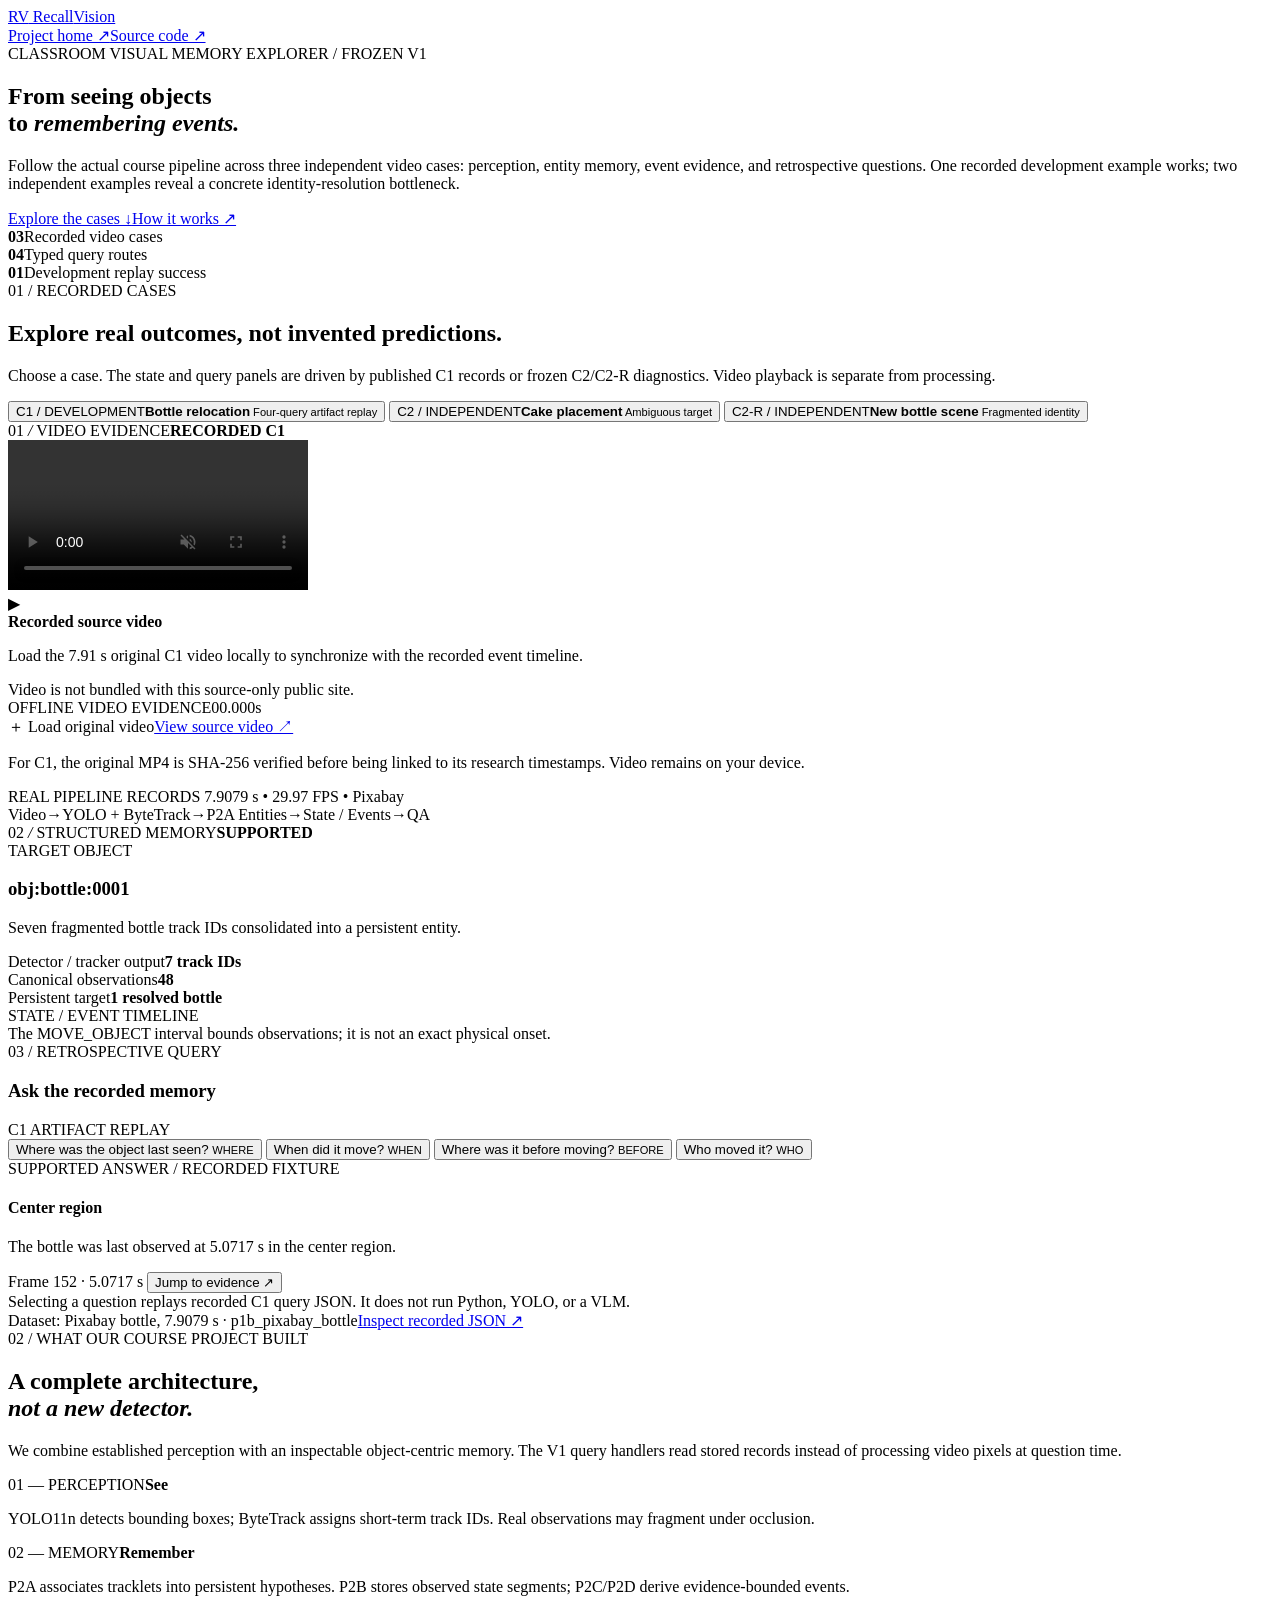
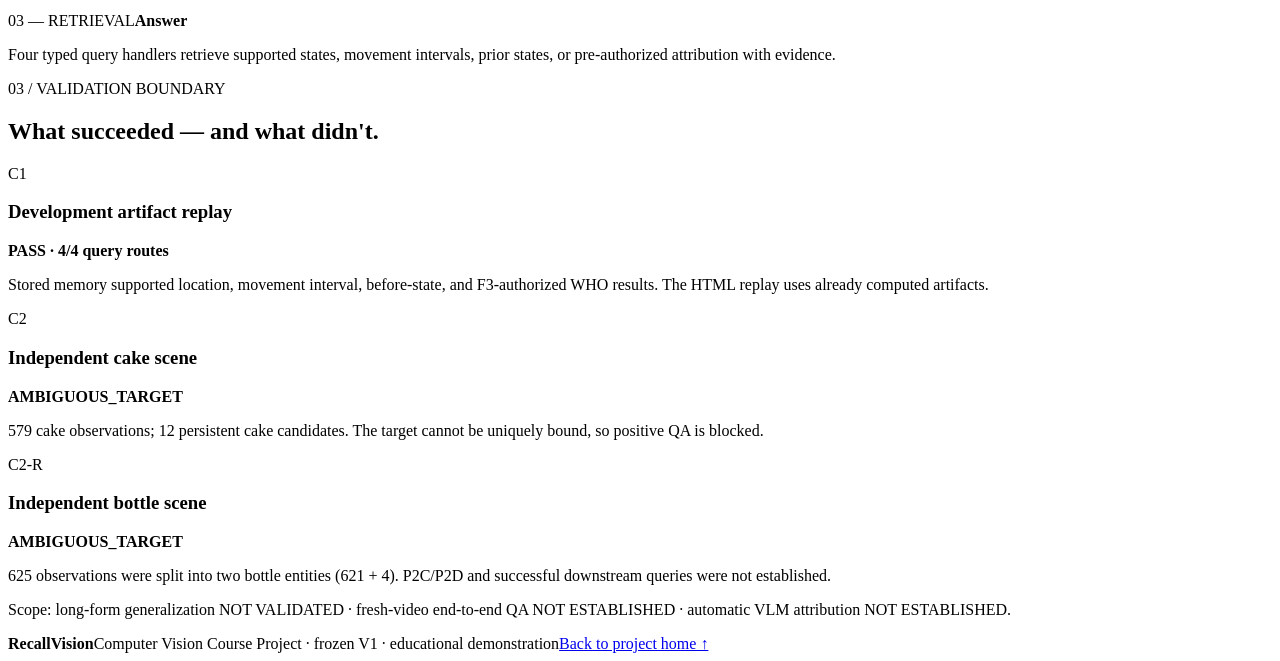
==== case-studies/index.html @ 4910e1ca "site: add three-case visual memory classroom showcase" ====
<!doctype html>
<html lang="en"><head>
<meta charset="utf-8"><meta name="viewport" content="width=device-width, initial-scale=1">
<meta name="theme-color" content="#08182b">
<meta name="description" content="RecallVision classroom demonstration: real C1 memory queries and independent C2/C2-R diagnostic cases.">
<title>RecallVision | Three Real Video Cases</title>
<link rel="stylesheet" href="./showcase.css">
</head><body>
<header class="nav"><a class="brand" href="../"><span class="brand-icon">RV</span> Recall<span>Vision</span></a><div class="nav-links"><a href="../">Project home ↗</a><a href="https://github.com/suibianba12138/RecallVision-Course" target="_blank" rel="noopener">Source code ↗</a></div></header>
<main>
<section class="intro shell"><div class="eyebrow"><span class="green-dot"></span> CLASSROOM VISUAL MEMORY EXPLORER <span class="monospace">/ FROZEN V1</span></div><h1>From seeing objects<br>to <em>remembering events.</em></h1><p>Follow the actual course pipeline across three independent video cases: perception, entity memory, event evidence, and retrospective questions. One recorded development example works; two independent examples reveal a concrete identity-resolution bottleneck.</p><div class="intro-actions"><a class="btn primary" href="#lab">Explore the cases ↓</a><a class="btn secondary" href="#pipeline">How it works ↗</a></div><div class="intro-metrics"><div><b>03</b><span>Recorded video cases</span></div><div><b>04</b><span>Typed query routes</span></div><div><b>01</b><span>Development replay success</span></div></div></section>
<section class="lab-section" id="lab"><div class="shell">
<div class="section-top"><div><div class="section-label">01 / RECORDED CASES</div><h2>Explore real outcomes, not invented predictions.</h2></div><p>Choose a case. The state and query panels are driven by published C1 records or frozen C2/C2-R diagnostics. Video playback is separate from processing.</p></div>
<div class="cases" role="tablist" aria-label="Recorded videos">
<button class="case-tab active" role="tab" aria-selected="true" data-case="c1"><span class="case-index">C1 / DEVELOPMENT</span><b>Bottle relocation</b><small><span class="dot good"></span> Four-query artifact replay</small></button>
<button class="case-tab" role="tab" aria-selected="false" data-case="c2"><span class="case-index">C2 / INDEPENDENT</span><b>Cake placement</b><small><span class="dot warn"></span> Ambiguous target</small></button>
<button class="case-tab" role="tab" aria-selected="false" data-case="c2r"><span class="case-index">C2-R / INDEPENDENT</span><b>New bottle scene</b><small><span class="dot warn"></span> Fragmented identity</small></button>
</div>
<div class="dashboard">
<div class="visual-panel">
<div class="panel-head"><span>01 <i>/</i> VIDEO EVIDENCE</span><b id="caseTag">RECORDED C1</b></div>
<div class="stage" id="stage">
<video id="clip" muted playsinline preload="metadata" controls></video>
<div class="stage-empty" id="stageEmpty"><div class="stage-symbol">▶</div><b>Recorded source video</b><p id="stageText">Load the 7.91 s original C1 video locally to synchronize with the recorded event timeline.</p><span>Video is not bundled with this source-only public site.</span></div>
<div class="stage-overlay" id="stageOverlay"><span id="videoLabel">OFFLINE VIDEO EVIDENCE</span><span id="timeLabel">00.000s</span></div>
</div>
<div class="video-actions"><label for="localVideo" class="load">＋ Load original video</label><input type="file" accept="video/*" hidden id="localVideo"><a id="videoSource" href="https://pixabay.com/videos/bottle-hands-water-liquid-table-82261/" target="_blank" rel="noopener">View source video ↗</a></div>
<p class="media-note" id="videoNote">For C1, the original MP4 is SHA-256 verified before being linked to its research timestamps. Video remains on your device.</p>
<div class="phase-label">REAL PIPELINE RECORDS <span id="caseMeta">7.9079 s • 29.97 FPS • Pixabay</span></div>
<div class="pipeline-strip" id="pipelineStrip"><span>Video</span><b>→</b><span>YOLO + ByteTrack</span><b>→</b><span>P2A Entities</span><b>→</b><span>State / Events</span><b>→</b><span>QA</span></div>
</div>
<div class="memory-panel">
<div class="panel-head"><span>02 <i>/</i> STRUCTURED MEMORY</span><b id="memoryFlag" class="good-label">SUPPORTED</b></div>
<div class="record-type">TARGET OBJECT</div><h3 id="targetName">obj:bottle:0001</h3>
<p id="memoryDescription">Seven fragmented bottle track IDs consolidated into a persistent entity.</p>
<div class="records" id="records">
<div class="record"><span>Detector / tracker output</span><b>7 track IDs</b></div>
<div class="record"><span>Canonical observations</span><b>48</b></div>
<div class="record"><span>Persistent target</span><b>1 resolved bottle</b></div>
</div>
<div class="section-divider"></div>
<div class="record-type">STATE / EVENT TIMELINE</div>
<div class="timeline" id="timeline"></div>
<div class="identity-chart" id="identityChart"></div>
<div class="memory-note" id="memoryNote">The MOVE_OBJECT interval bounds observations; it is not an exact physical onset.</div>
</div>
</div>
<div class="qa-panel">
<div class="qa-head"><div><span class="section-label">03 / RETROSPECTIVE QUERY</span><h3 id="qaTitle">Ask the recorded memory</h3></div><span id="qaState" class="qa-badge">C1 ARTIFACT REPLAY</span></div>
<div class="qa-buttons" id="qaButtons">
<button data-q="where" class="active">Where was the object last seen? <small>WHERE</small></button>
<button data-q="when">When did it move? <small>WHEN</small></button>
<button data-q="before">Where was it before moving? <small>BEFORE</small></button>
<button data-q="who">Who moved it? <small>WHO</small></button>
</div>
<div class="answer"><span id="answerLabel">SUPPORTED ANSWER / RECORDED FIXTURE</span><h4 id="answerTitle">Center region</h4><p id="answerText">The bottle was last observed at 5.0717 s in the center region.</p><div class="evidence" id="evidence">Frame 152 · 5.0717 s <button id="jumpBtn" type="button">Jump to evidence ↗</button></div></div>
<div class="warning-note" id="interpretNote">Selecting a question replays recorded C1 query JSON. It does not run Python, YOLO, or a VLM.</div>
</div>
<div class="sourcebar"><span id="dataSourceText">Dataset: Pixabay bottle, 7.9079 s · p1b_pixabay_bottle</span><a href="https://github.com/suibianba12138/RecallVision-Course/tree/main/course_demo/fixture" target="_blank" rel="noopener">Inspect recorded JSON ↗</a></div>
</div></section>
<section class="story shell" id="pipeline"><div class="section-label">02 / WHAT OUR COURSE PROJECT BUILT</div><h2>A complete architecture,<br><em>not a new detector.</em></h2><p class="story-lede">We combine established perception with an inspectable object-centric memory. The V1 query handlers read stored records instead of processing video pixels at question time.</p>
<div class="story-steps">
<div><span>01 — PERCEPTION</span><b>See</b><p>YOLO11n detects bounding boxes; ByteTrack assigns short-term track IDs. Real observations may fragment under occlusion.</p></div>
<div><span>02 — MEMORY</span><b>Remember</b><p>P2A associates tracklets into persistent hypotheses. P2B stores observed state segments; P2C/P2D derive evidence-bounded events.</p></div>
<div><span>03 — RETRIEVAL</span><b>Answer</b><p>Four typed query handlers retrieve supported states, movement intervals, prior states, or pre-authorized attribution with evidence.</p></div>
</div></section>
<section class="result-section"><div class="shell"><div class="section-label">03 / VALIDATION BOUNDARY</div><h2>What succeeded — and what didn't.</h2><div class="result-grid">
<article class="result-card"><span class="result-number">C1</span><h3>Development artifact replay</h3><strong class="state-pass">PASS · 4/4 query routes</strong><p>Stored memory supported location, movement interval, before-state, and F3-authorized WHO results. The HTML replay uses already computed artifacts.</p></article>
<article class="result-card"><span class="result-number">C2</span><h3>Independent cake scene</h3><strong class="state-fail">AMBIGUOUS_TARGET</strong><p>579 cake observations; 12 persistent cake candidates. The target cannot be uniquely bound, so positive QA is blocked.</p></article>
<article class="result-card"><span class="result-number">C2-R</span><h3>Independent bottle scene</h3><strong class="state-fail">AMBIGUOUS_TARGET</strong><p>625 observations were split into two bottle entities (621 + 4). P2C/P2D and successful downstream queries were not established.</p></article>
</div><p class="limit">Scope: long-form generalization NOT VALIDATED · fresh-video end-to-end QA NOT ESTABLISHED · automatic VLM attribution NOT ESTABLISHED.</p></div></section>
</main><footer class="footer"><div class="shell"><b>RecallVision</b><span>Computer Vision Course Project · frozen V1 · educational demonstration</span><a href="../">Back to project home ↑</a></div></footer>
<script src="./showcase.js"></script></body></html>
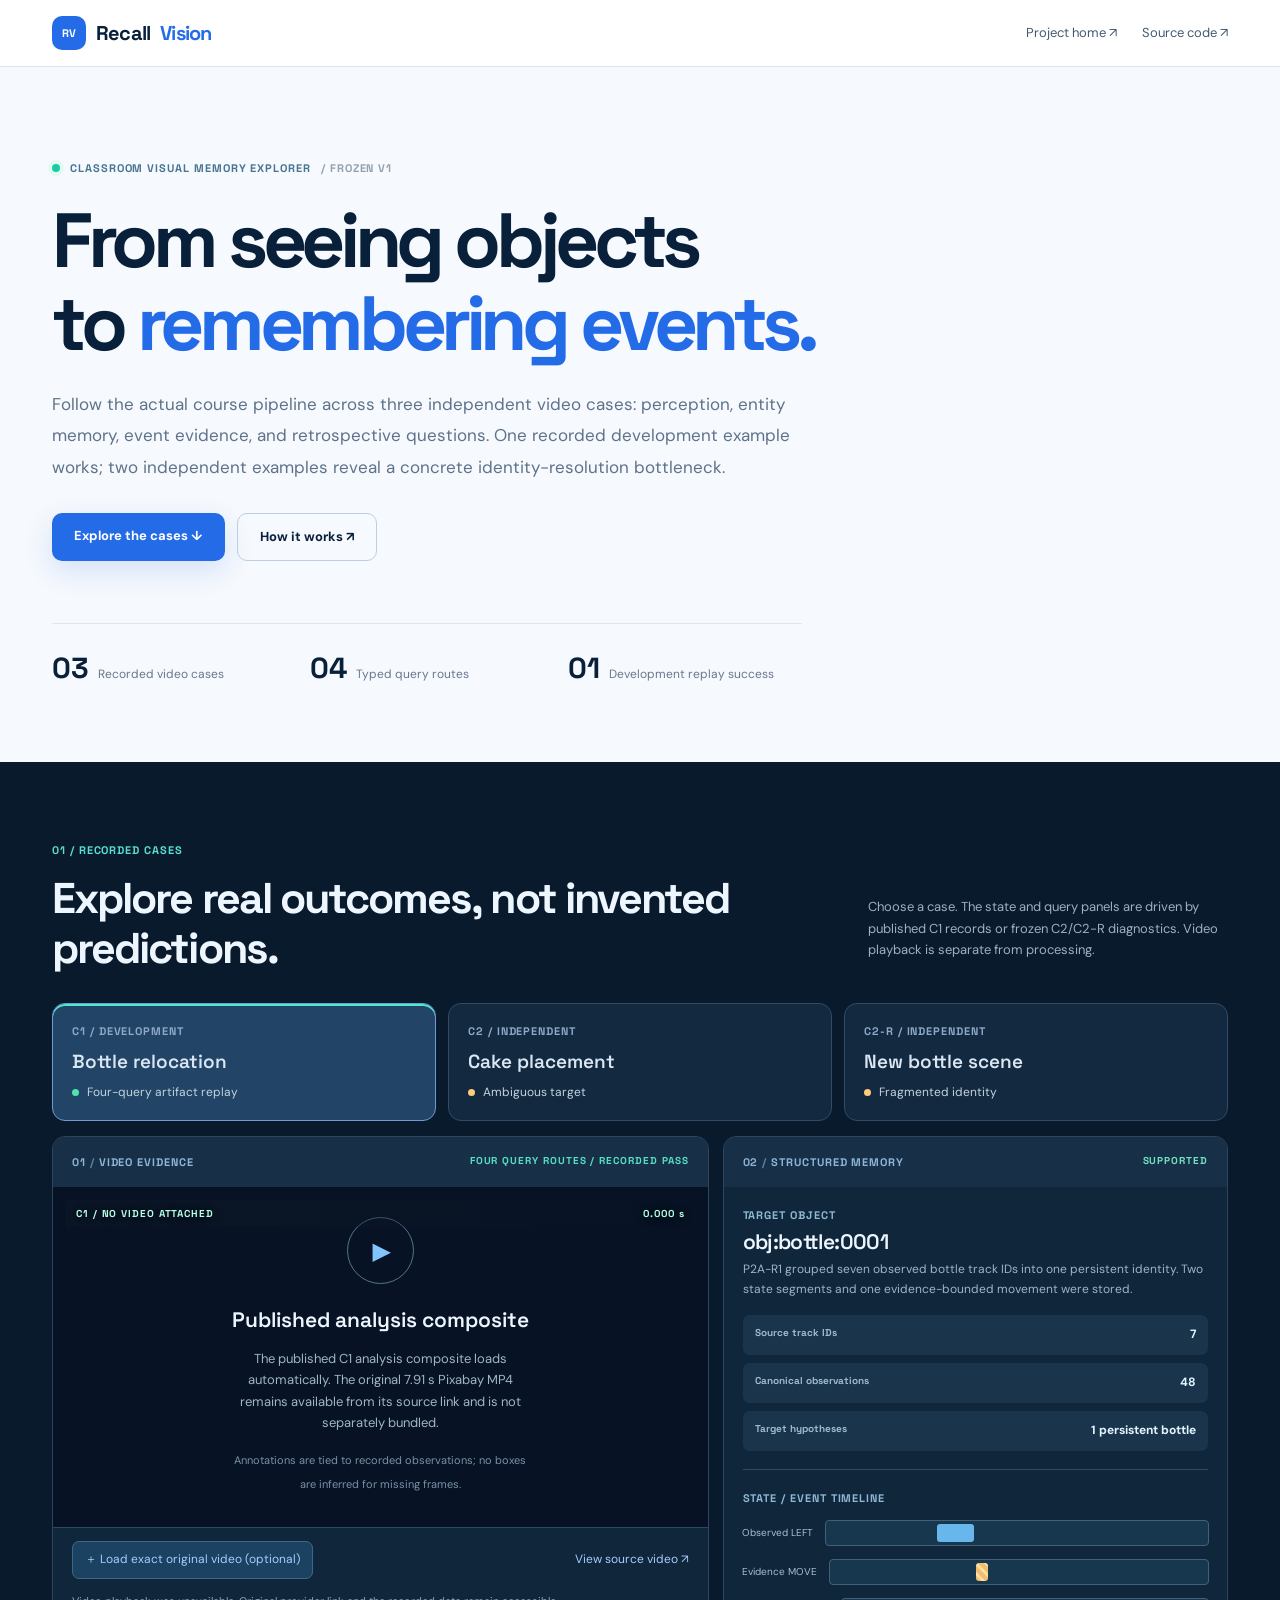
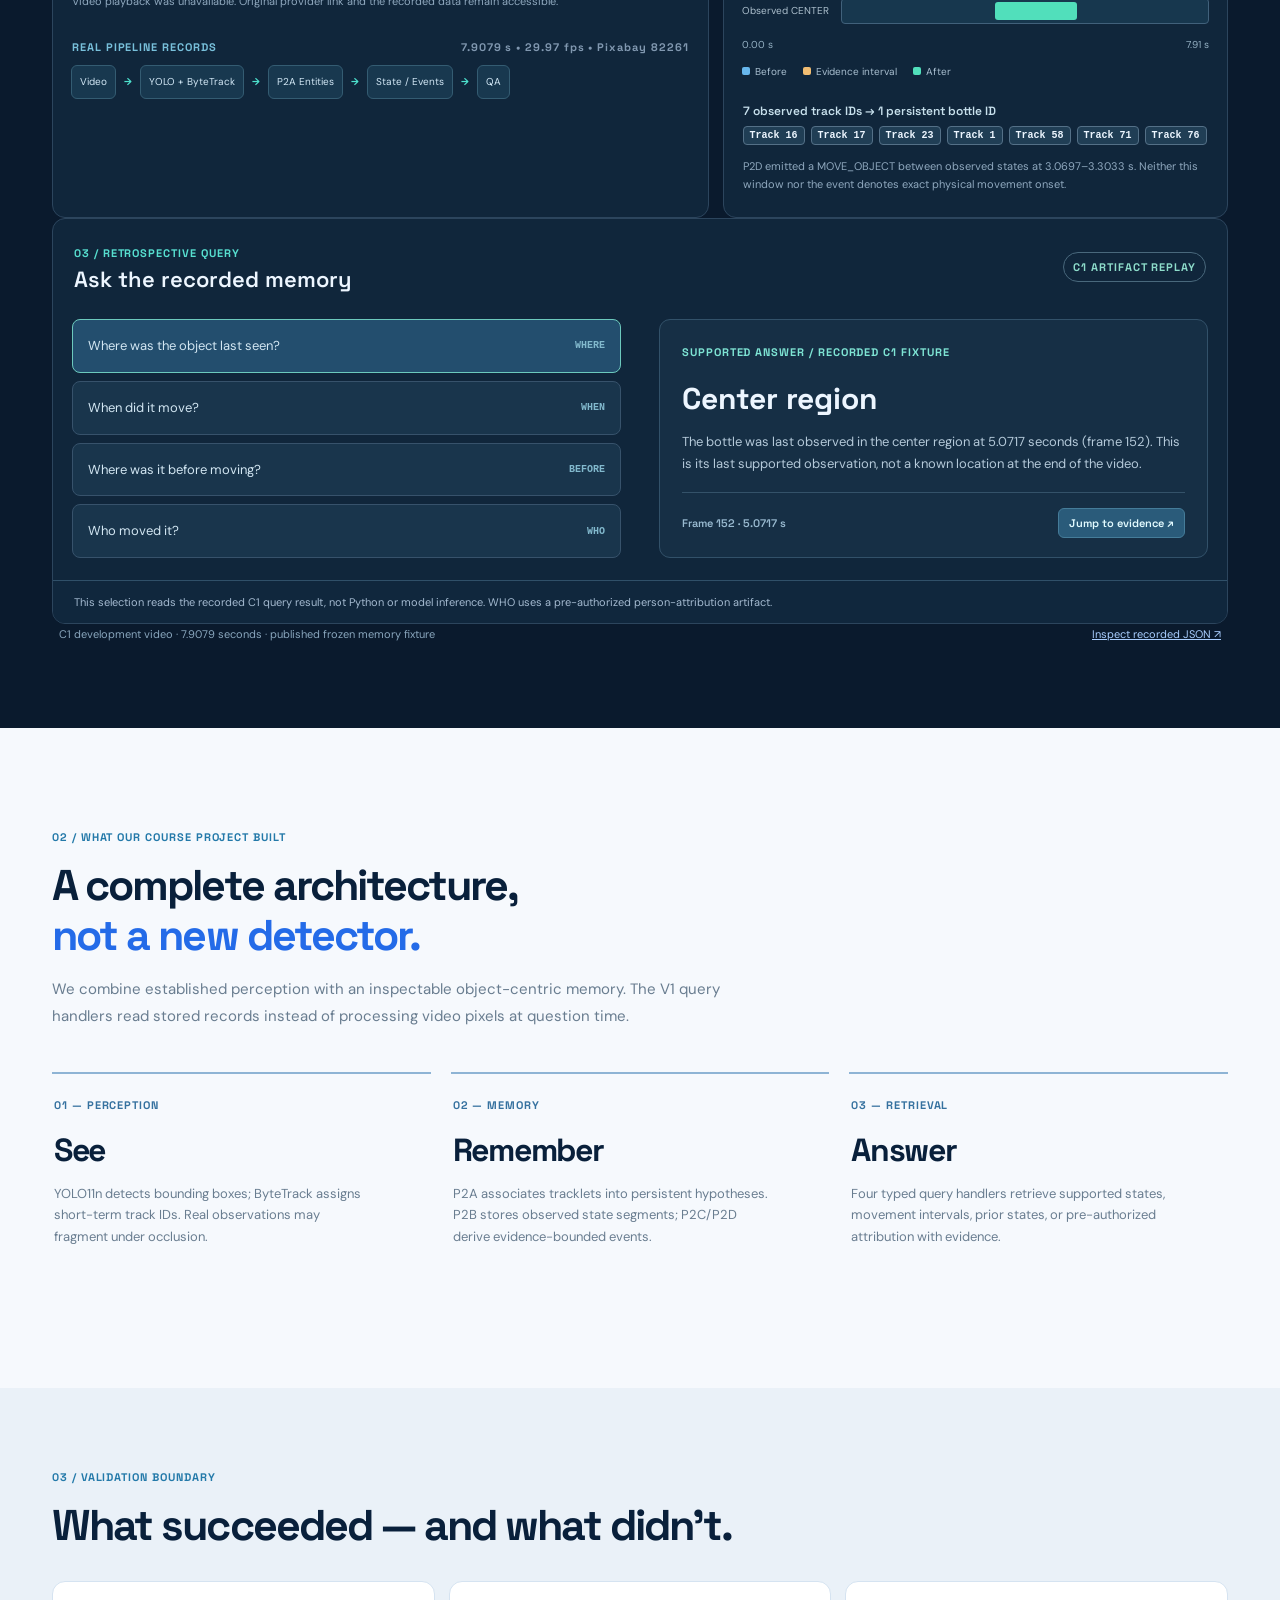
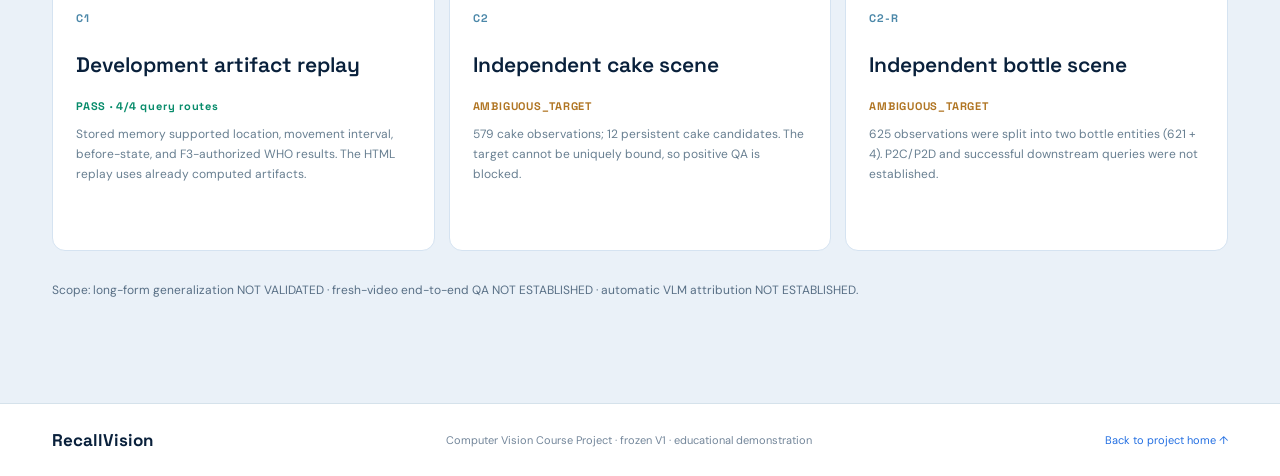
==== commit b77b2b5d: "site: publish evidence-linked three-case analysis videos" ====
--- a/case-studies/index.html
+++ b/case-studies/index.html
@@ -21,11 +21,11 @@
 <div class="panel-head"><span>01 <i>/</i> VIDEO EVIDENCE</span><b id="caseTag">RECORDED C1</b></div>
 <div class="stage" id="stage">
 <video id="clip" muted playsinline preload="metadata" controls></video>
-<div class="stage-empty" id="stageEmpty"><div class="stage-symbol">▶</div><b>Recorded source video</b><p id="stageText">Load the 7.91 s original C1 video locally to synchronize with the recorded event timeline.</p><span>Video is not bundled with this source-only public site.</span></div>
+<div class="stage-empty" id="stageEmpty"><div class="stage-symbol">▶</div><b>Published analysis composite</b><p id="stageText">The published analysis composite loads automatically; original source videos remain external.</p><span>Annotations are tied to recorded observations; no boxes are inferred for missing frames.</span></div>
 <div class="stage-overlay" id="stageOverlay"><span id="videoLabel">OFFLINE VIDEO EVIDENCE</span><span id="timeLabel">00.000s</span></div>
 </div>
-<div class="video-actions"><label for="localVideo" class="load">＋ Load original video</label><input type="file" accept="video/*" hidden id="localVideo"><a id="videoSource" href="https://pixabay.com/videos/bottle-hands-water-liquid-table-82261/" target="_blank" rel="noopener">View source video ↗</a></div>
-<p class="media-note" id="videoNote">For C1, the original MP4 is SHA-256 verified before being linked to its research timestamps. Video remains on your device.</p>
+<div class="video-actions"><label for="localVideo" class="load">＋ Load exact original video (optional)</label><input type="file" accept="video/*" hidden id="localVideo"><a id="videoSource" href="https://pixabay.com/videos/bottle-hands-water-liquid-table-82261/" target="_blank" rel="noopener">View source video ↗</a></div>
+<p class="media-note" id="videoNote">Published analysis composites load automatically. Original source videos remain external and are not bundled.</p>
 <div class="phase-label">REAL PIPELINE RECORDS <span id="caseMeta">7.9079 s • 29.97 FPS • Pixabay</span></div>
 <div class="pipeline-strip" id="pipelineStrip"><span>Video</span><b>→</b><span>YOLO + ByteTrack</span><b>→</b><span>P2A Entities</span><b>→</b><span>State / Events</span><b>→</b><span>QA</span></div>
 </div>
@@ -70,4 +70,4 @@
 <article class="result-card"><span class="result-number">C2-R</span><h3>Independent bottle scene</h3><strong class="state-fail">AMBIGUOUS_TARGET</strong><p>625 observations were split into two bottle entities (621 + 4). P2C/P2D and successful downstream queries were not established.</p></article>
 </div><p class="limit">Scope: long-form generalization NOT VALIDATED · fresh-video end-to-end QA NOT ESTABLISHED · automatic VLM attribution NOT ESTABLISHED.</p></div></section>
 </main><footer class="footer"><div class="shell"><b>RecallVision</b><span>Computer Vision Course Project · frozen V1 · educational demonstration</span><a href="../">Back to project home ↑</a></div></footer>
-<script src="./showcase.js"></script></body></html>+<script src="./showcase.js"></script></body></html>
--- a/case-studies/showcase.css
+++ b/case-studies/showcase.css
@@ -0,0 +1,12 @@
+
+@import url('https://fonts.googleapis.com/css2?family=DM+Sans:wght@400;500;600;700&family=Space+Grotesk:wght@400;500;600;700&display=swap');
+:root{color-scheme:light;--ink:#09203b;--text:#263d57;--muted:#67788d;--edge:#dce7f1;--blue:#246be8;--mint:#54e5c9;--bg:#f6f9fd;--dark:#0b1b31}
+*{box-sizing:border-box}html{scroll-behavior:smooth}body{margin:0;background:var(--bg);color:var(--ink);font:15px/1.65 'DM Sans',system-ui,sans-serif}button,a{font:inherit}a{color:inherit;text-decoration:none}button{cursor:pointer}button:focus-visible,a:focus-visible,label:focus-visible{outline:3px solid #64aafc;outline-offset:3px}.shell{max-width:1240px;padding:0 32px;margin:auto}.nav{padding:16px max(32px,calc((100% - 1176px)/2));display:flex;justify-content:space-between;align-items:center;background:#fff;border-bottom:1px solid var(--edge)}.brand{display:flex;align-items:center;font-family:'Space Grotesk',sans-serif;font-size:20px;font-weight:700;letter-spacing:-.8px;gap:10px}.brand>span:not(.brand-icon){color:var(--blue)}.brand-icon{width:34px;height:34px;border-radius:10px;display:grid;place-items:center;background:var(--blue);font:700 11px 'Space Grotesk';letter-spacing:0;color:white}.nav-links{display:flex;gap:25px;font-size:13px;color:#435970}.nav-links a:hover{color:var(--blue)}
+.intro{padding-top:92px;padding-bottom:76px}.eyebrow,.section-label,.phase-label,.panel-head,.record-type,.record span,.case-index,.qa-badge,.answer>span,.monospace,.result-number,.story-steps>div>span{font-family:'Space Grotesk',monospace;letter-spacing:.085em;font-size:11px;font-weight:700}.eyebrow{color:#477492;display:flex;align-items:center;gap:10px}.green-dot{height:8px;width:8px;background:#17cba3;border-radius:50%;box-shadow:0 0 0 4px #e2f8f3}.monospace{color:#92a1ae}.intro h1{font:700 clamp(44px,6vw,79px)/1.08 'Space Grotesk',sans-serif;letter-spacing:-.07em;margin:22px 0 24px}.intro h1 em,.story h2 em{font-style:normal;color:var(--blue)}.intro p{max-width:760px;font-size:17px;line-height:1.85;color:#5e728a}.intro-actions{display:flex;gap:12px;margin:30px 0 62px}.btn{display:inline-block;font-size:13px;font-weight:700;padding:12px 22px;border-radius:10px}.btn.primary{background:var(--blue);color:white;box-shadow:0 10px 28px #246be82a}.btn.secondary{border:1px solid #bdcee1}.intro-metrics{border-top:1px solid var(--edge);padding-top:25px;display:grid;grid-template-columns:repeat(3,1fr);max-width:750px;gap:24px}.intro-metrics div{display:flex;align-items:baseline;gap:9px}.intro-metrics b{font:700 29px 'Space Grotesk'}.intro-metrics span{font-size:12px;color:var(--muted)}
+.lab-section{background:#0a1a2d;color:#edf6ff;padding:79px 0 85px}.section-top{display:flex;gap:35px;justify-content:space-between;align-items:end;margin-bottom:29px}.section-label{color:#57dfd0;margin-bottom:15px}.section-top h2,.story h2,.result-section h2{font:700 clamp(27px,3.9vw,43px)/1.16 'Space Grotesk';letter-spacing:-.045em;margin:0}.section-top p{max-width:360px;font-size:13px;color:#9bb0c5}.cases{display:grid;grid-template-columns:repeat(3,minmax(0,1fr));gap:12px;margin-bottom:15px}.case-tab{text-align:left;border:1px solid #314c66;background:#122940;color:#dae6f3;padding:18px 19px 17px;border-radius:13px;display:flex;flex-direction:column;gap:9px;transition:border .15s,background .15s}.case-tab:hover{background:#193652}.case-tab.active{background:#224466;border-color:#6e9bd2;box-shadow:inset 0 2px 0 #53e6c8}.case-index{color:#8da9c7}.case-tab b{font:600 19px 'Space Grotesk'}.case-tab small{font-size:12px;color:#c4d3df}.dot{display:inline-block;width:7px;height:7px;border-radius:100%;margin-right:5px}.dot.good{background:#4fe3b0}.dot.warn{background:#ffca7a}
+.dashboard{display:grid;grid-template-columns:minmax(0,1.13fr) minmax(0,.87fr);gap:14px}.visual-panel,.memory-panel,.qa-panel{border:1px solid #2c455d;background:#10263b;border-radius:13px;overflow:hidden}.panel-head{display:flex;align-items:center;justify-content:space-between;padding:16px 19px;background:#173048;color:#8eb6d7;gap:16px}.panel-head i{font-style:normal;color:#5b87a8}.panel-head b{color:#57dfc5;font-size:10px}.stage{height:340px;background:#071324;position:relative;overflow:hidden;display:grid;place-items:center}.stage video{width:100%;height:100%;object-fit:contain;display:none;position:absolute;inset:0;background:black}.stage.has-video video{display:block}.stage.has-video .stage-empty{display:none}.stage-empty{text-align:center;padding:24px;max-width:350px}.stage-symbol{font-size:24px;border:1px solid #54738c;border-radius:100%;height:67px;width:67px;display:grid;place-items:center;margin:0 auto 22px;padding-left:3px;color:#82c4fc}.stage-empty b{font:600 21px 'Space Grotesk'}.stage-empty p{color:#9eb5c8;font-size:13px}.stage-empty span{font-size:11px;color:#7792a8}.stage-overlay{position:absolute;top:13px;left:13px;right:13px;display:flex;justify-content:space-between;pointer-events:none;font:700 10px 'Space Grotesk';letter-spacing:.09em;text-shadow:0 1px 8px #000;background:linear-gradient(90deg,#0c1627b0,#0c162700);padding:7px 10px;color:#b5ffe5}.video-actions{display:flex;gap:16px;justify-content:space-between;align-items:center;padding:13px 19px;border-top:1px solid #2b4964}.video-actions a,.load{font-size:12px;color:#a6cbff}.load{cursor:pointer;background:#1c4262;border:1px solid #3f6589;border-radius:7px;padding:8px 12px}.video-actions a:hover{text-decoration:underline}.media-note,.memory-note{font-size:11px;line-height:1.65;color:#8fa8be;padding:0 19px 12px;margin:0}.phase-label{padding:16px 19px 9px;color:#78c0db;display:flex;flex-wrap:wrap;gap:8px;justify-content:space-between}.phase-label span{color:#8198b0}.pipeline-strip{display:flex;align-items:center;gap:8px;padding:0 18px 18px;flex-wrap:wrap}.pipeline-strip span{font-size:10px;padding:8px;background:#18384f;border:1px solid #345c72;border-radius:6px;color:#d3e8f6}.pipeline-strip b{font-size:10px;color:#4ee2ce}
+.memory-panel{padding-bottom:12px}.record-type{color:#8db8d3;padding:19px 19px 0}.memory-panel h3{margin:4px 19px 5px;font:600 21px 'Space Grotesk';word-break:break-word;letter-spacing:-.03em}.memory-panel>p{font-size:12px;color:#9fb4c9;margin:0 19px 16px}.records{padding:0 19px;display:grid;gap:8px}.record{display:flex;justify-content:space-between;align-items:start;gap:12px;background:#19344b;border-radius:7px;padding:10px 12px}.record span{font-size:10px;line-height:1.5;color:#9bbbd2;letter-spacing:0}.record b{font-size:12px;text-align:right;color:#e2f5ff}.section-divider{height:1px;background:#2d4b61;margin:18px 19px 0}.timeline{padding:13px 18px;position:relative}.timeline-row{display:flex;align-items:center;gap:12px;margin-bottom:13px}.timeline-row .t-label{font-size:10px;color:#acbfcd;min-width:70px}.timeline-track{height:26px;flex:1;border:1px solid #41617b;border-radius:4px;background:#17374e;position:relative;overflow:hidden}.timeline-track .segment{position:absolute;top:3px;bottom:3px;border-radius:3px;min-width:2px}.segment.left{background:#67b7ed}.segment.center{background:#51dfbb}.segment.event{background:repeating-linear-gradient(45deg,#f1bd72,#f1bd72 4px,#ffdf9d 4px,#ffdf9d 7px)}.timeline-caption{font-size:10px;color:#94b0c3;display:flex;justify-content:space-between}.timeline-legend{display:flex;gap:16px;color:#a9bfd0;font-size:10px;margin:10px 0}.timeline-legend i{width:8px;height:8px;border-radius:2px;display:inline-block;margin-right:5px;background:#67b7ed}.timeline-legend i.center{background:#51dfbb}.timeline-legend i.event{background:#f1bd72}.identity-chart{padding:0 19px 12px}.identity-title{font:600 12px 'Space Grotesk';color:#c7e0ec;margin-bottom:7px}.id-badges{display:flex;gap:6px;flex-wrap:wrap}.id-badges span{border:1px solid #547087;background:#203e55;padding:3px 6px;font:600 10px monospace;border-radius:4px}.candidate-row{display:grid;grid-template-columns:92px 1fr 42px;gap:9px;align-items:center;margin:8px 0;color:#adbece;font-size:11px}.candidate-row .bar{height:9px;border-radius:5px;background:#263f54;overflow:hidden}.candidate-row .bar i{display:block;height:100%;background:#ffbf71;min-width:2px}.good-label{color:#74e1c0!important}.warn-label{color:#ffd18a!important}
+.qa-panel{grid-column:1 / -1;display:grid;grid-template-columns:minmax(0,1fr) minmax(0,1fr);gap:0}.qa-head{grid-column:1 / -1;display:flex;align-items:center;justify-content:space-between;gap:14px;padding:21px 21px 13px}.qa-head h3{font:600 22px 'Space Grotesk';margin:0}.qa-head .section-label{margin:0}.qa-badge{border:1px solid #49687c;border-radius:30px;padding:5px 9px;color:#8ddcca}.qa-buttons{padding:13px 19px 22px;display:grid;gap:8px}.qa-buttons button{border:1px solid #37526b;border-radius:8px;color:#d2e6f2;background:#19354c;text-align:left;padding:12px 15px;font-size:13px;display:flex;justify-content:space-between;gap:12px;align-items:center}.qa-buttons button small{font:700 10px monospace;color:#82b9cd}.qa-buttons button.active{background:#234e6e;border-color:#6cc9bd}.qa-buttons button:disabled{cursor:not-allowed;opacity:.53}.answer{background:#162f45;border:1px solid #325169;border-radius:11px;margin:13px 19px 22px;padding:19px 22px;min-height:220px}.answer>span{color:#7ee4d4}.answer h4{font:700 clamp(20px,2.5vw,30px) 'Space Grotesk';margin:15px 0 6px;line-height:1.3}.answer p{font-size:13px;color:#b4c9d9;line-height:1.7}.evidence{display:flex;flex-wrap:wrap;gap:14px;justify-content:space-between;align-items:center;margin-top:17px;border-top:1px solid #345269;padding-top:15px;color:#99bad0;font:600 11px 'Space Grotesk'}.evidence button{font-size:11px;background:#2a5b7a;color:#e3fbff;border:1px solid #457c99;border-radius:6px;padding:7px 10px}.evidence button:disabled{display:none}.warning-note{grid-column:1 / -1;border-top:1px solid #305069;background:#10273d;padding:12px 21px;font-size:11px;color:#a4bad0}.sourcebar{grid-column:1/-1;display:flex;flex-wrap:wrap;justify-content:space-between;gap:12px;font-size:11px;color:#89a6bd;padding:1px 7px 0}.sourcebar a{color:#a9ceff;text-decoration:underline}
+.story{padding-top:100px;padding-bottom:110px}.story .section-label,.result-section .section-label{color:#2379a9}.story-lede{max-width:690px;line-height:1.8;color:#697d90}.story-steps{display:grid;grid-template-columns:repeat(3,1fr);gap:20px;margin-top:42px}.story-steps>div{border-top:2px solid #8eb4d5;padding:18px 2px}.story-steps>div>span{color:#35719f}.story-steps b{display:block;font:700 32px 'Space Grotesk';letter-spacing:-.04em;margin:13px 0}.story-steps p{font-size:13px;color:#697d90;max-width:320px}.result-section{background:#eaf1f8;padding:80px 0 90px}.result-grid{margin:30px 0;display:grid;grid-template-columns:repeat(3,1fr);gap:14px}.result-card{padding:23px;background:white;border:1px solid #d5e3f1;border-radius:13px;min-height:270px}.result-number{color:#4c88a9}.result-card h3{font:600 21px 'Space Grotesk'}.result-card strong{display:block;font:700 11px 'Space Grotesk';letter-spacing:.07em}.state-pass{color:#088c6b}.state-fail{color:#b07523}.result-card p{font-size:12px;color:#687f91}.limit{font-size:12px;color:#586f85}.footer{border-top:1px solid #d5e2eb;background:#fff;padding:25px 0}.footer>.shell{display:flex;align-items:center;justify-content:space-between;gap:16px;flex-wrap:wrap;color:#73869a;font-size:11px}.footer b{color:var(--ink);font:700 17px 'Space Grotesk'}.footer a{color:#236fe2}
+@media(max-width:960px){.section-top{display:block}.section-top p{max-width:700px}.dashboard{grid-template-columns:1fr}.qa-panel{grid-column:1}.result-grid{grid-template-columns:1fr}.story-steps{grid-template-columns:1fr}.story-steps>div{padding-bottom:8px}.stage{height:min(60vw,440px)}}@media(max-width:640px){.shell{padding:0 18px}.nav{padding:13px 18px}.nav-links{gap:9px;font-size:11px}.intro{padding:65px 18px 48px}.intro h1{font-size:42px}.intro p{font-size:14px}.intro-metrics{gap:7px}.intro-metrics div{display:block}.intro-metrics b{display:block;font-size:25px}.intro-metrics span{display:block;font-size:10px}.cases{grid-template-columns:1fr}.case-tab{padding:13px 15px}.case-tab b{font-size:16px}.lab-section{padding:55px 0}.stage{height:270px}.qa-panel{display:block}.qa-head{display:block}.qa-badge{display:inline-block;margin-top:10px}.answer{margin-top:0}.sourcebar{padding:4px}.record{gap:7px}.section-top h2{font-size:31px}.story{padding:65px 18px}.result-section{padding:60px 0}.result-card{min-height:0}.footer>.shell{display:grid}}
+@media(prefers-reduced-motion:reduce){html{scroll-behavior:auto}*{transition:none!important}}
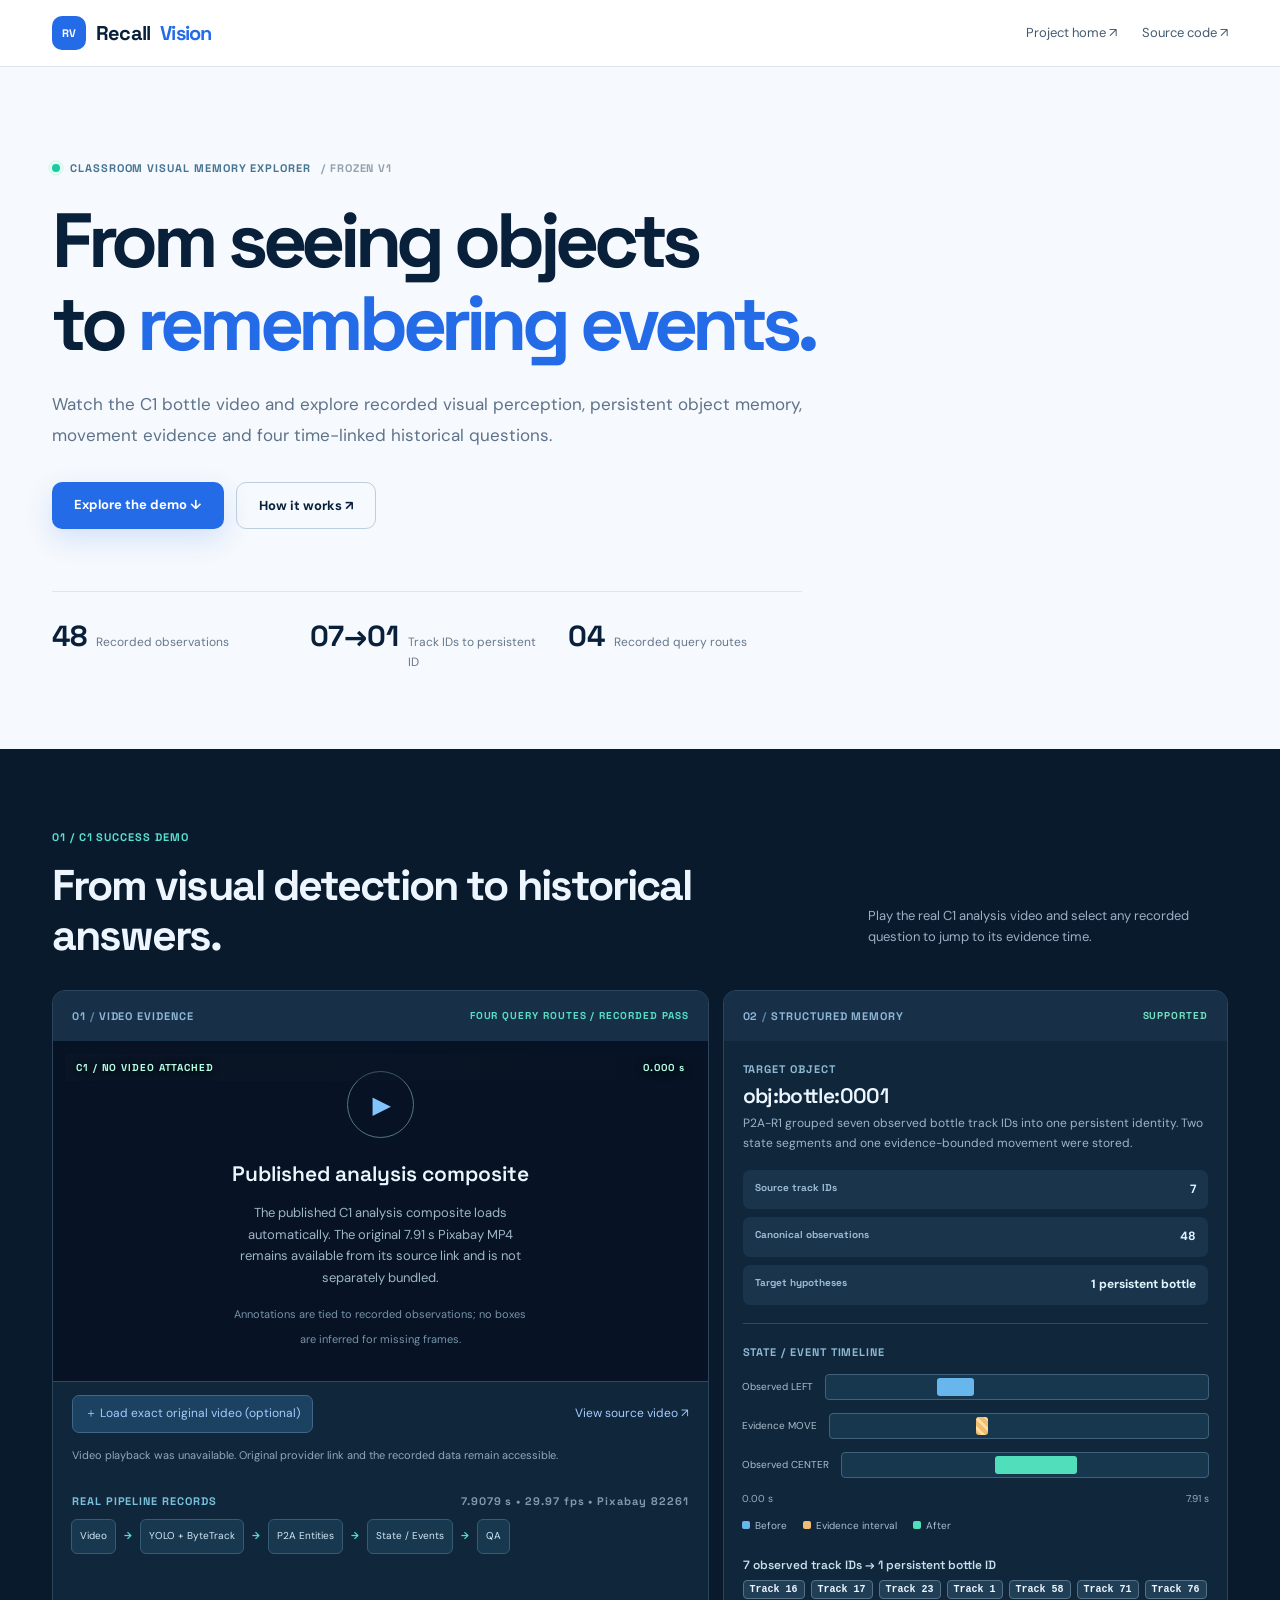
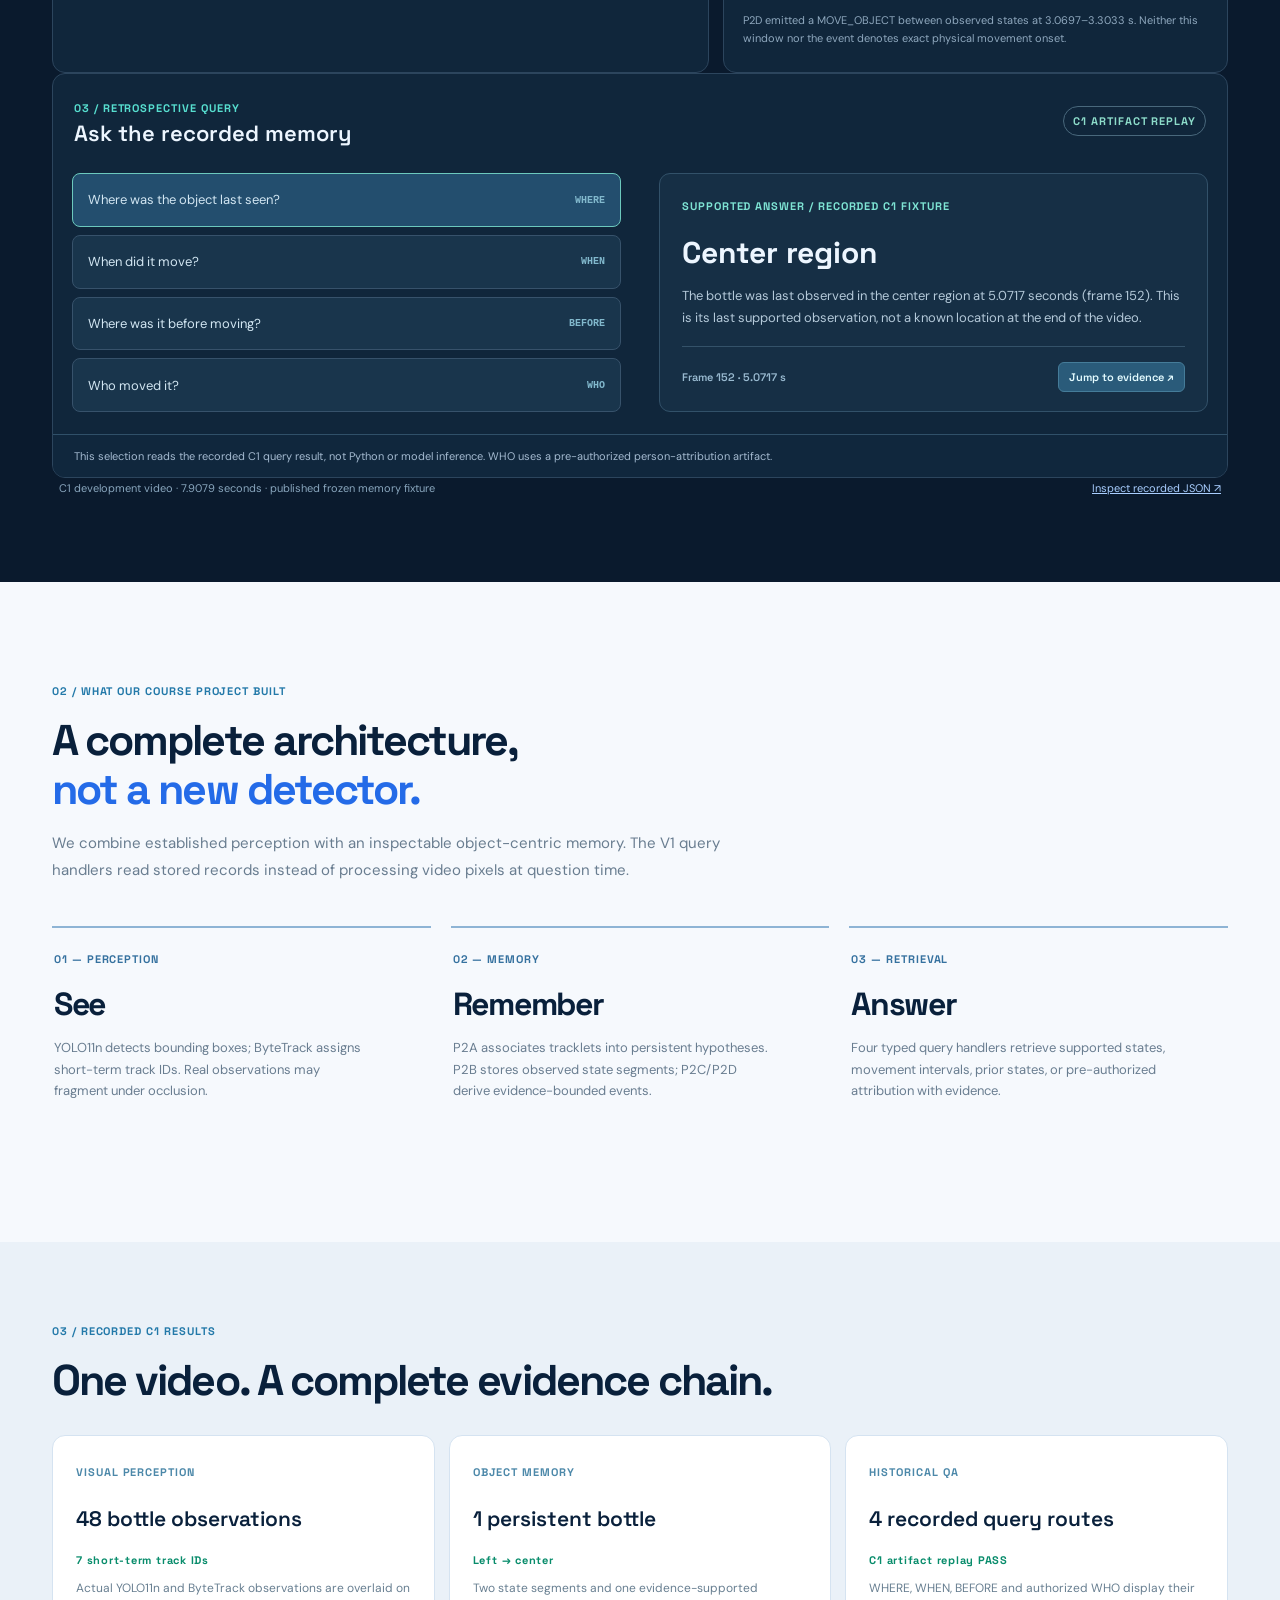
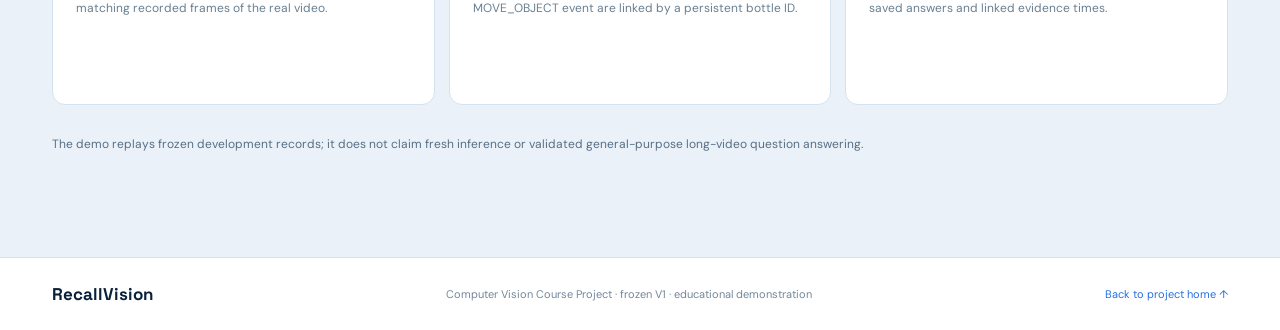
==== commit e04f8c06: "site: show only C1 success case in classroom explorer" ====
--- a/case-studies/index.html
+++ b/case-studies/index.html
@@ -2,20 +2,15 @@
 <html lang="en"><head>
 <meta charset="utf-8"><meta name="viewport" content="width=device-width, initial-scale=1">
 <meta name="theme-color" content="#08182b">
-<meta name="description" content="RecallVision classroom demonstration: real C1 memory queries and independent C2/C2-R diagnostic cases.">
-<title>RecallVision | Three Real Video Cases</title>
+<meta name="description" content="RecallVision C1 demonstration: recorded video, persistent bottle memory, event evidence and four queries.">
+<title>RecallVision | C1 Demo</title>
 <link rel="stylesheet" href="./showcase.css">
 </head><body>
 <header class="nav"><a class="brand" href="../"><span class="brand-icon">RV</span> Recall<span>Vision</span></a><div class="nav-links"><a href="../">Project home ↗</a><a href="https://github.com/suibianba12138/RecallVision-Course" target="_blank" rel="noopener">Source code ↗</a></div></header>
 <main>
-<section class="intro shell"><div class="eyebrow"><span class="green-dot"></span> CLASSROOM VISUAL MEMORY EXPLORER <span class="monospace">/ FROZEN V1</span></div><h1>From seeing objects<br>to <em>remembering events.</em></h1><p>Follow the actual course pipeline across three independent video cases: perception, entity memory, event evidence, and retrospective questions. One recorded development example works; two independent examples reveal a concrete identity-resolution bottleneck.</p><div class="intro-actions"><a class="btn primary" href="#lab">Explore the cases ↓</a><a class="btn secondary" href="#pipeline">How it works ↗</a></div><div class="intro-metrics"><div><b>03</b><span>Recorded video cases</span></div><div><b>04</b><span>Typed query routes</span></div><div><b>01</b><span>Development replay success</span></div></div></section>
+<section class="intro shell"><div class="eyebrow"><span class="green-dot"></span> CLASSROOM VISUAL MEMORY EXPLORER <span class="monospace">/ FROZEN V1</span></div><h1>From seeing objects<br>to <em>remembering events.</em></h1><p>Watch the C1 bottle video and explore recorded visual perception, persistent object memory, movement evidence and four time-linked historical questions.</p><div class="intro-actions"><a class="btn primary" href="#lab">Explore the demo ↓</a><a class="btn secondary" href="#pipeline">How it works ↗</a></div><div class="intro-metrics"><div><b>48</b><span>Recorded observations</span></div><div><b>07→01</b><span>Track IDs to persistent ID</span></div><div><b>04</b><span>Recorded query routes</span></div></div></section>
 <section class="lab-section" id="lab"><div class="shell">
-<div class="section-top"><div><div class="section-label">01 / RECORDED CASES</div><h2>Explore real outcomes, not invented predictions.</h2></div><p>Choose a case. The state and query panels are driven by published C1 records or frozen C2/C2-R diagnostics. Video playback is separate from processing.</p></div>
-<div class="cases" role="tablist" aria-label="Recorded videos">
-<button class="case-tab active" role="tab" aria-selected="true" data-case="c1"><span class="case-index">C1 / DEVELOPMENT</span><b>Bottle relocation</b><small><span class="dot good"></span> Four-query artifact replay</small></button>
-<button class="case-tab" role="tab" aria-selected="false" data-case="c2"><span class="case-index">C2 / INDEPENDENT</span><b>Cake placement</b><small><span class="dot warn"></span> Ambiguous target</small></button>
-<button class="case-tab" role="tab" aria-selected="false" data-case="c2r"><span class="case-index">C2-R / INDEPENDENT</span><b>New bottle scene</b><small><span class="dot warn"></span> Fragmented identity</small></button>
-</div>
+<div class="section-top"><div><div class="section-label">01 / C1 SUCCESS DEMO</div><h2>From visual detection to historical answers.</h2></div><p>Play the real C1 analysis video and select any recorded question to jump to its evidence time.</p></div>
 <div class="dashboard">
 <div class="visual-panel">
 <div class="panel-head"><span>01 <i>/</i> VIDEO EVIDENCE</span><b id="caseTag">RECORDED C1</b></div>
@@ -64,10 +59,10 @@
 <div><span>02 — MEMORY</span><b>Remember</b><p>P2A associates tracklets into persistent hypotheses. P2B stores observed state segments; P2C/P2D derive evidence-bounded events.</p></div>
 <div><span>03 — RETRIEVAL</span><b>Answer</b><p>Four typed query handlers retrieve supported states, movement intervals, prior states, or pre-authorized attribution with evidence.</p></div>
 </div></section>
-<section class="result-section"><div class="shell"><div class="section-label">03 / VALIDATION BOUNDARY</div><h2>What succeeded — and what didn't.</h2><div class="result-grid">
-<article class="result-card"><span class="result-number">C1</span><h3>Development artifact replay</h3><strong class="state-pass">PASS · 4/4 query routes</strong><p>Stored memory supported location, movement interval, before-state, and F3-authorized WHO results. The HTML replay uses already computed artifacts.</p></article>
-<article class="result-card"><span class="result-number">C2</span><h3>Independent cake scene</h3><strong class="state-fail">AMBIGUOUS_TARGET</strong><p>579 cake observations; 12 persistent cake candidates. The target cannot be uniquely bound, so positive QA is blocked.</p></article>
-<article class="result-card"><span class="result-number">C2-R</span><h3>Independent bottle scene</h3><strong class="state-fail">AMBIGUOUS_TARGET</strong><p>625 observations were split into two bottle entities (621 + 4). P2C/P2D and successful downstream queries were not established.</p></article>
-</div><p class="limit">Scope: long-form generalization NOT VALIDATED · fresh-video end-to-end QA NOT ESTABLISHED · automatic VLM attribution NOT ESTABLISHED.</p></div></section>
+<section class="result-section"><div class="shell"><div class="section-label">03 / RECORDED C1 RESULTS</div><h2>One video. A complete evidence chain.</h2><div class="result-grid">
+<article class="result-card"><span class="result-number">VISUAL PERCEPTION</span><h3>48 bottle observations</h3><strong class="state-pass">7 short-term track IDs</strong><p>Actual YOLO11n and ByteTrack observations are overlaid on matching recorded frames of the real video.</p></article>
+<article class="result-card"><span class="result-number">OBJECT MEMORY</span><h3>1 persistent bottle</h3><strong class="state-pass">Left → center</strong><p>Two state segments and one evidence-supported MOVE_OBJECT event are linked by a persistent bottle ID.</p></article>
+<article class="result-card"><span class="result-number">HISTORICAL QA</span><h3>4 recorded query routes</h3><strong class="state-pass">C1 artifact replay PASS</strong><p>WHERE, WHEN, BEFORE and authorized WHO display their saved answers and linked evidence times.</p></article>
+</div><p class="limit">The demo replays frozen development records; it does not claim fresh inference or validated general-purpose long-video question answering.</p></div></section>
 </main><footer class="footer"><div class="shell"><b>RecallVision</b><span>Computer Vision Course Project · frozen V1 · educational demonstration</span><a href="../">Back to project home ↑</a></div></footer>
 <script src="./showcase.js"></script></body></html>
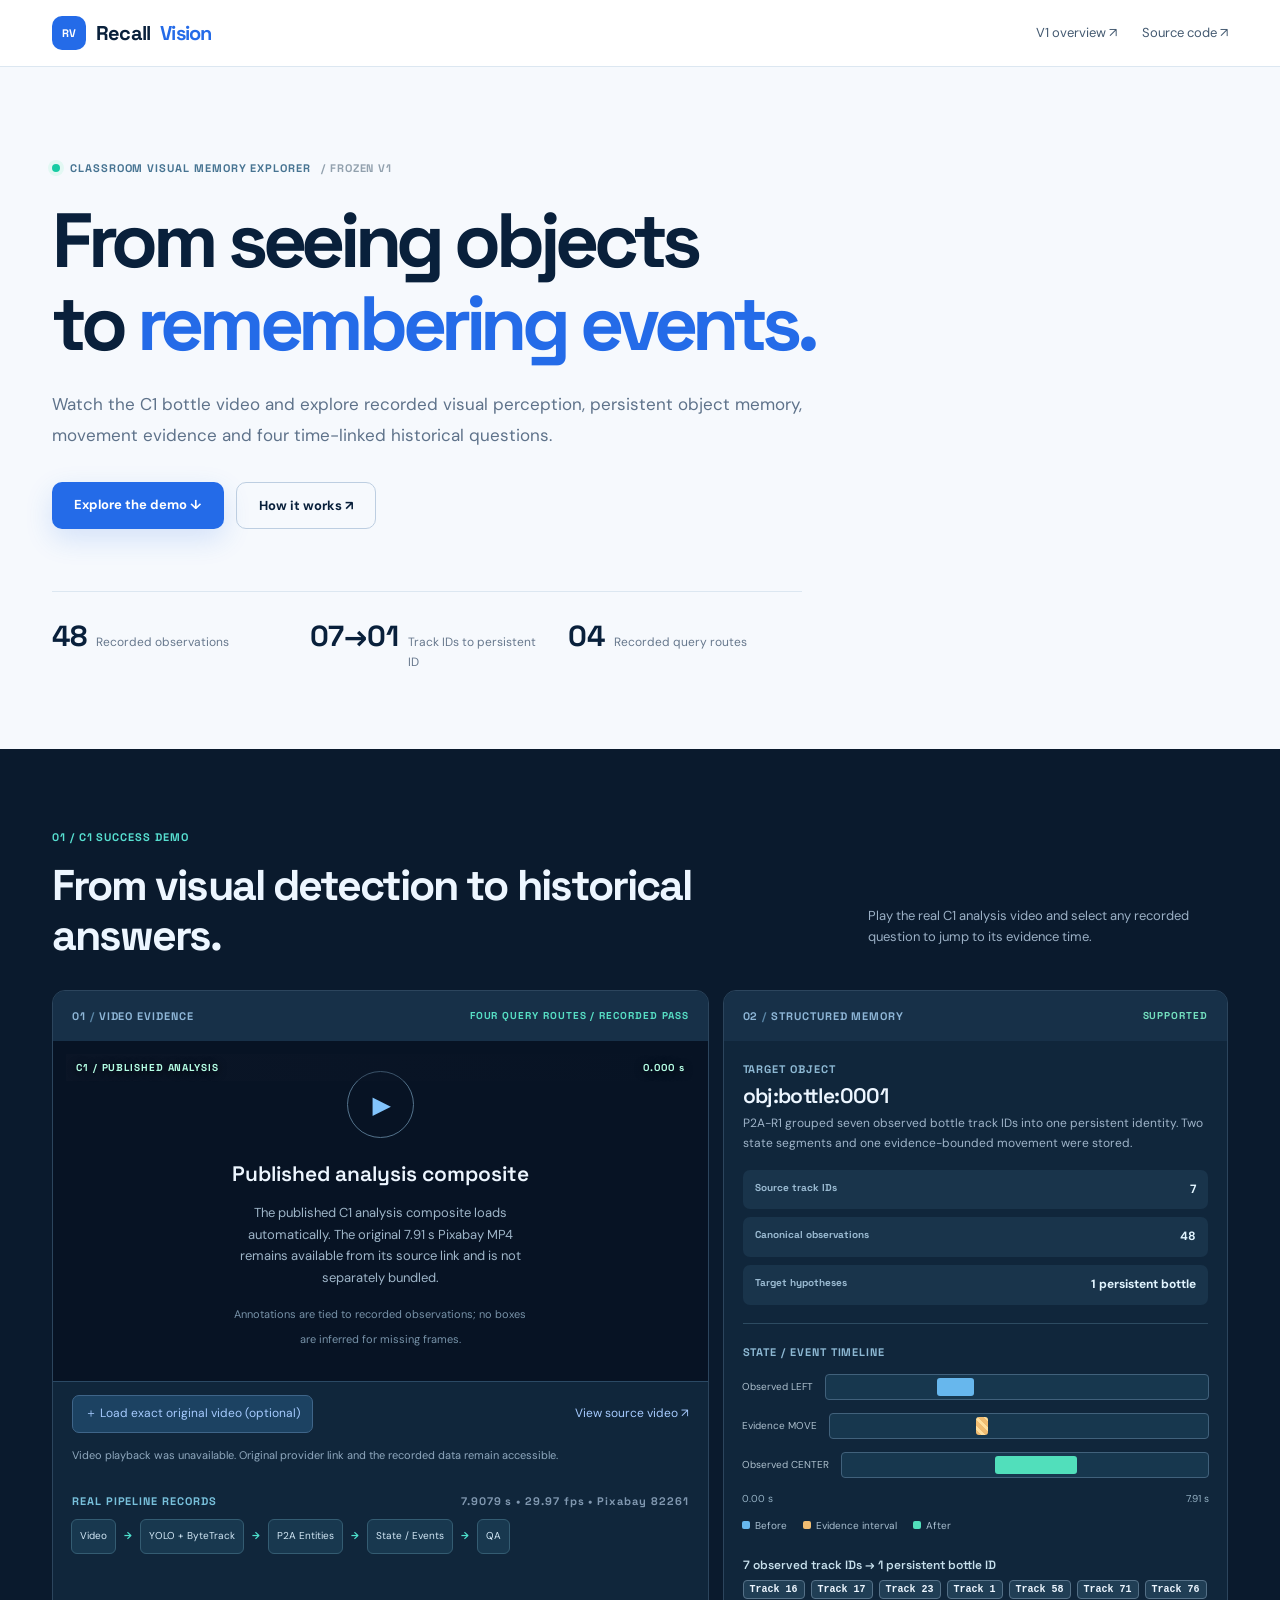
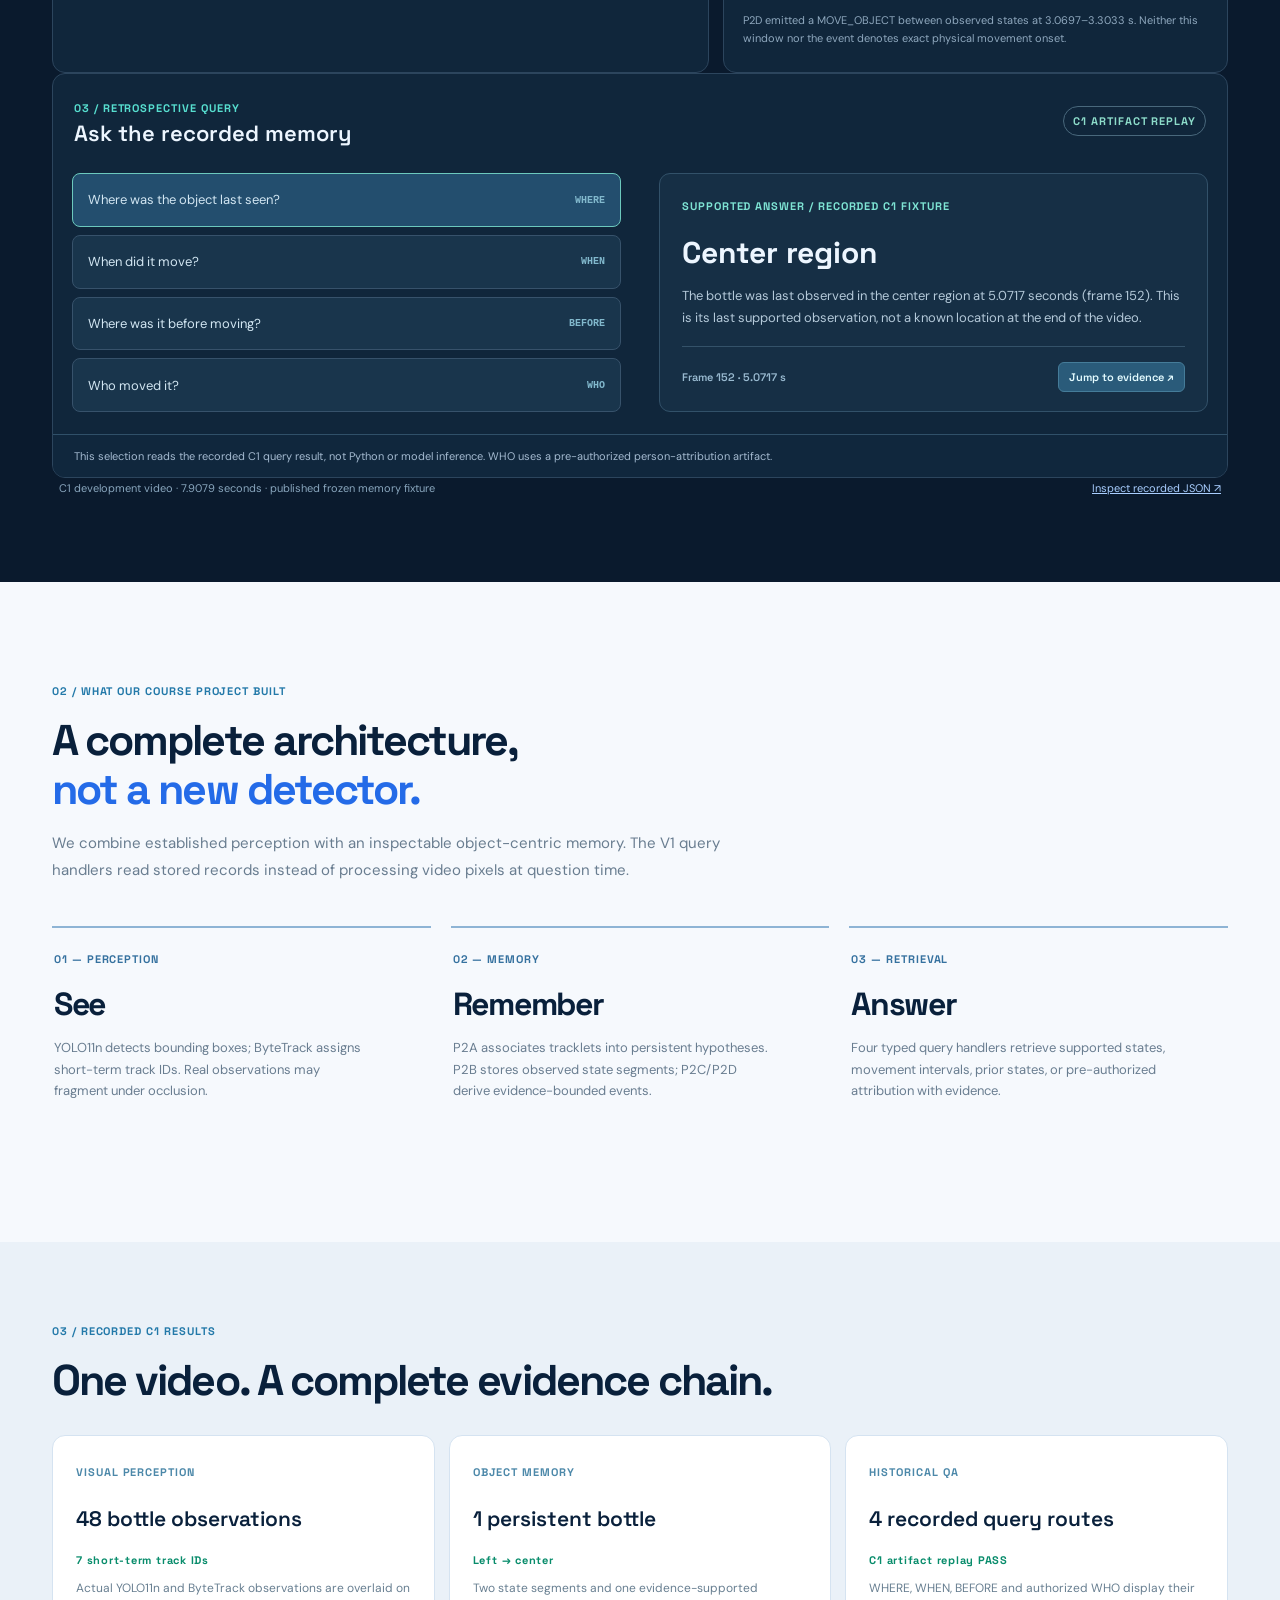
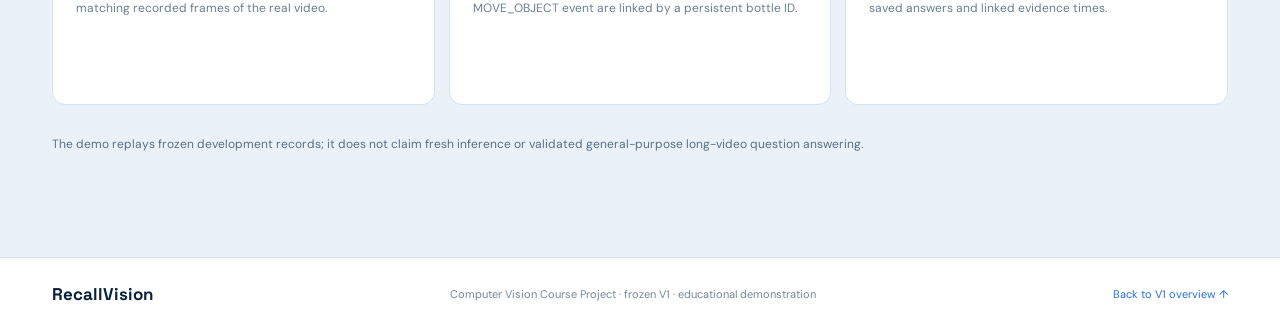
==== commit 6b84a1de: "site: link C1 interactive archive to its dedicated V1 page" ====
--- a/case-studies/index.html
+++ b/case-studies/index.html
@@ -6,7 +6,7 @@
 <title>RecallVision | C1 Demo</title>
 <link rel="stylesheet" href="./showcase.css">
 </head><body>
-<header class="nav"><a class="brand" href="../"><span class="brand-icon">RV</span> Recall<span>Vision</span></a><div class="nav-links"><a href="../">Project home ↗</a><a href="https://github.com/suibianba12138/RecallVision-Course" target="_blank" rel="noopener">Source code ↗</a></div></header>
+<header class="nav"><a class="brand" href="../"><span class="brand-icon">RV</span> Recall<span>Vision</span></a><div class="nav-links"><a href="../v1/">V1 overview ↗</a><a href="https://github.com/suibianba12138/RecallVision-Course" target="_blank" rel="noopener">Source code ↗</a></div></header>
 <main>
 <section class="intro shell"><div class="eyebrow"><span class="green-dot"></span> CLASSROOM VISUAL MEMORY EXPLORER <span class="monospace">/ FROZEN V1</span></div><h1>From seeing objects<br>to <em>remembering events.</em></h1><p>Watch the C1 bottle video and explore recorded visual perception, persistent object memory, movement evidence and four time-linked historical questions.</p><div class="intro-actions"><a class="btn primary" href="#lab">Explore the demo ↓</a><a class="btn secondary" href="#pipeline">How it works ↗</a></div><div class="intro-metrics"><div><b>48</b><span>Recorded observations</span></div><div><b>07→01</b><span>Track IDs to persistent ID</span></div><div><b>04</b><span>Recorded query routes</span></div></div></section>
 <section class="lab-section" id="lab"><div class="shell">
@@ -64,5 +64,5 @@
 <article class="result-card"><span class="result-number">OBJECT MEMORY</span><h3>1 persistent bottle</h3><strong class="state-pass">Left → center</strong><p>Two state segments and one evidence-supported MOVE_OBJECT event are linked by a persistent bottle ID.</p></article>
 <article class="result-card"><span class="result-number">HISTORICAL QA</span><h3>4 recorded query routes</h3><strong class="state-pass">C1 artifact replay PASS</strong><p>WHERE, WHEN, BEFORE and authorized WHO display their saved answers and linked evidence times.</p></article>
 </div><p class="limit">The demo replays frozen development records; it does not claim fresh inference or validated general-purpose long-video question answering.</p></div></section>
-</main><footer class="footer"><div class="shell"><b>RecallVision</b><span>Computer Vision Course Project · frozen V1 · educational demonstration</span><a href="../">Back to project home ↑</a></div></footer>
+</main><footer class="footer"><div class="shell"><b>RecallVision</b><span>Computer Vision Course Project · frozen V1 · educational demonstration</span><a href="../v1/">Back to V1 overview ↑</a></div></footer>
 <script src="./showcase.js"></script></body></html>
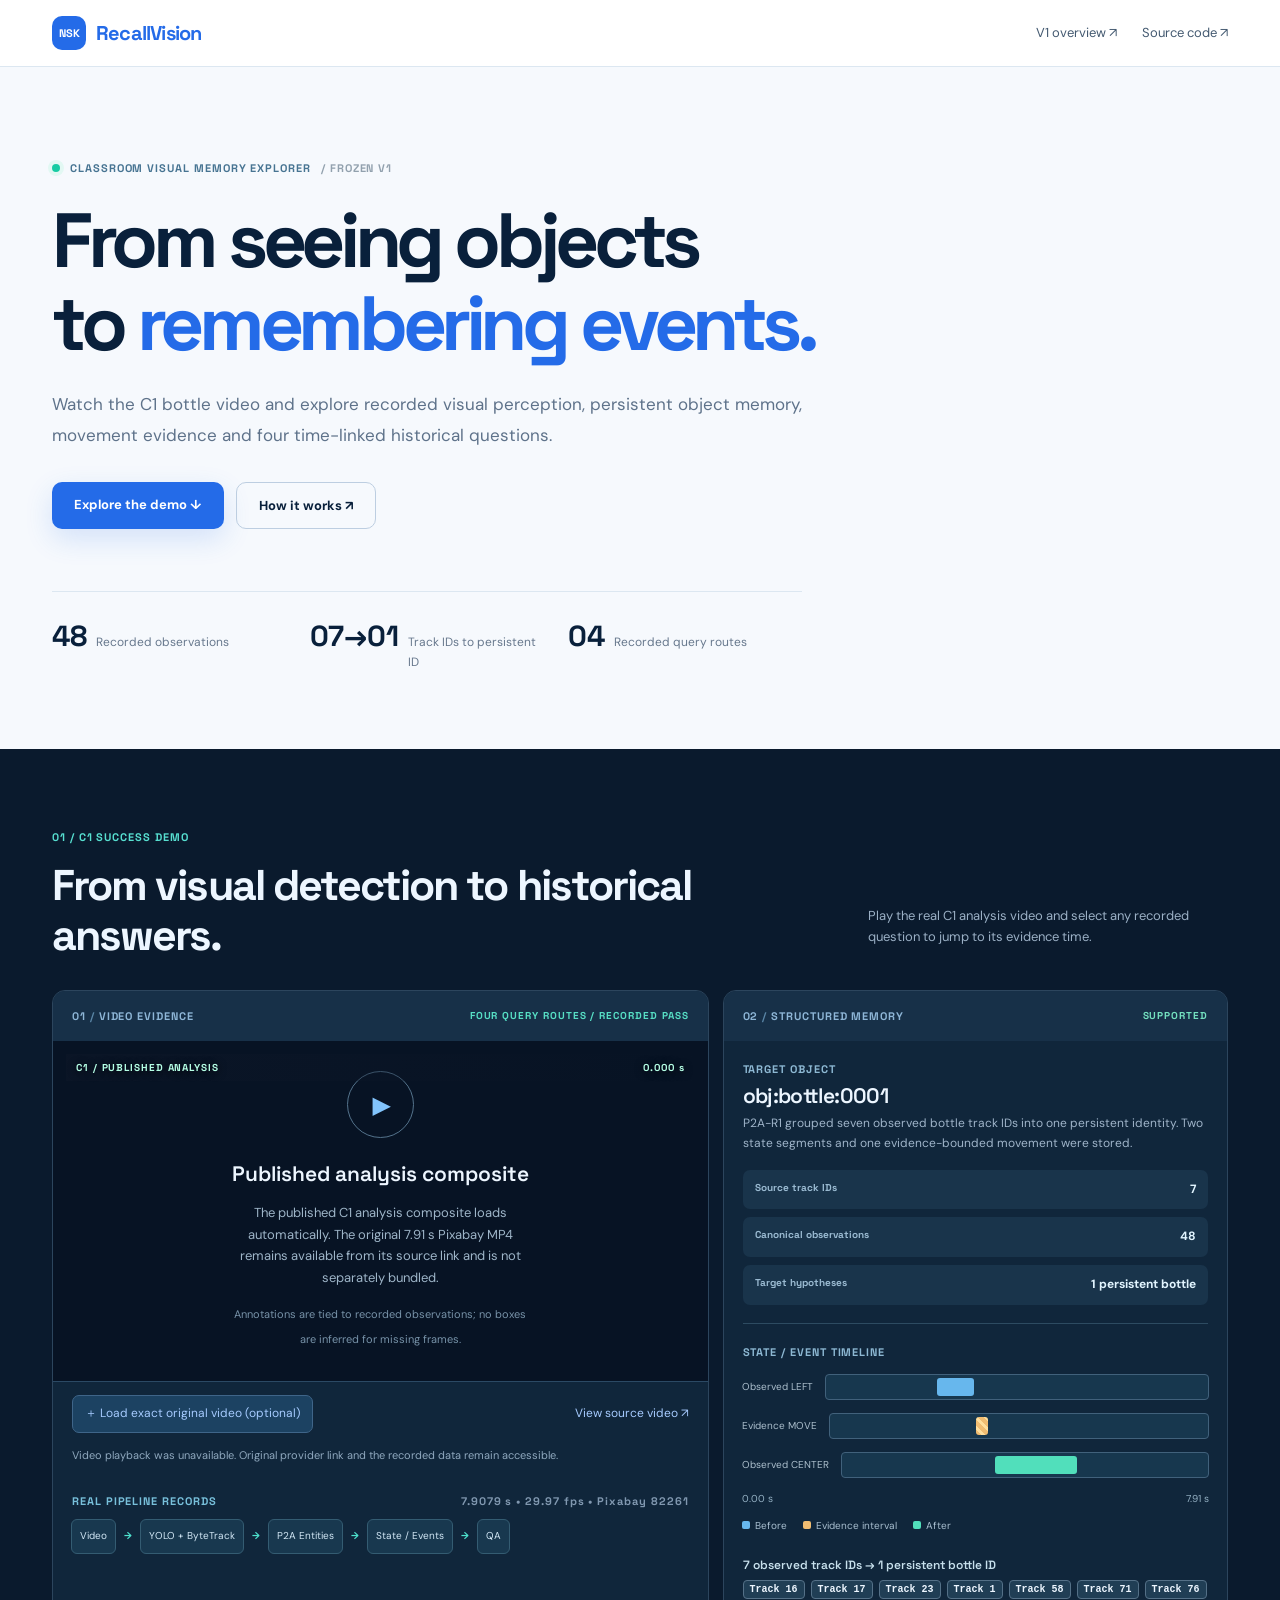
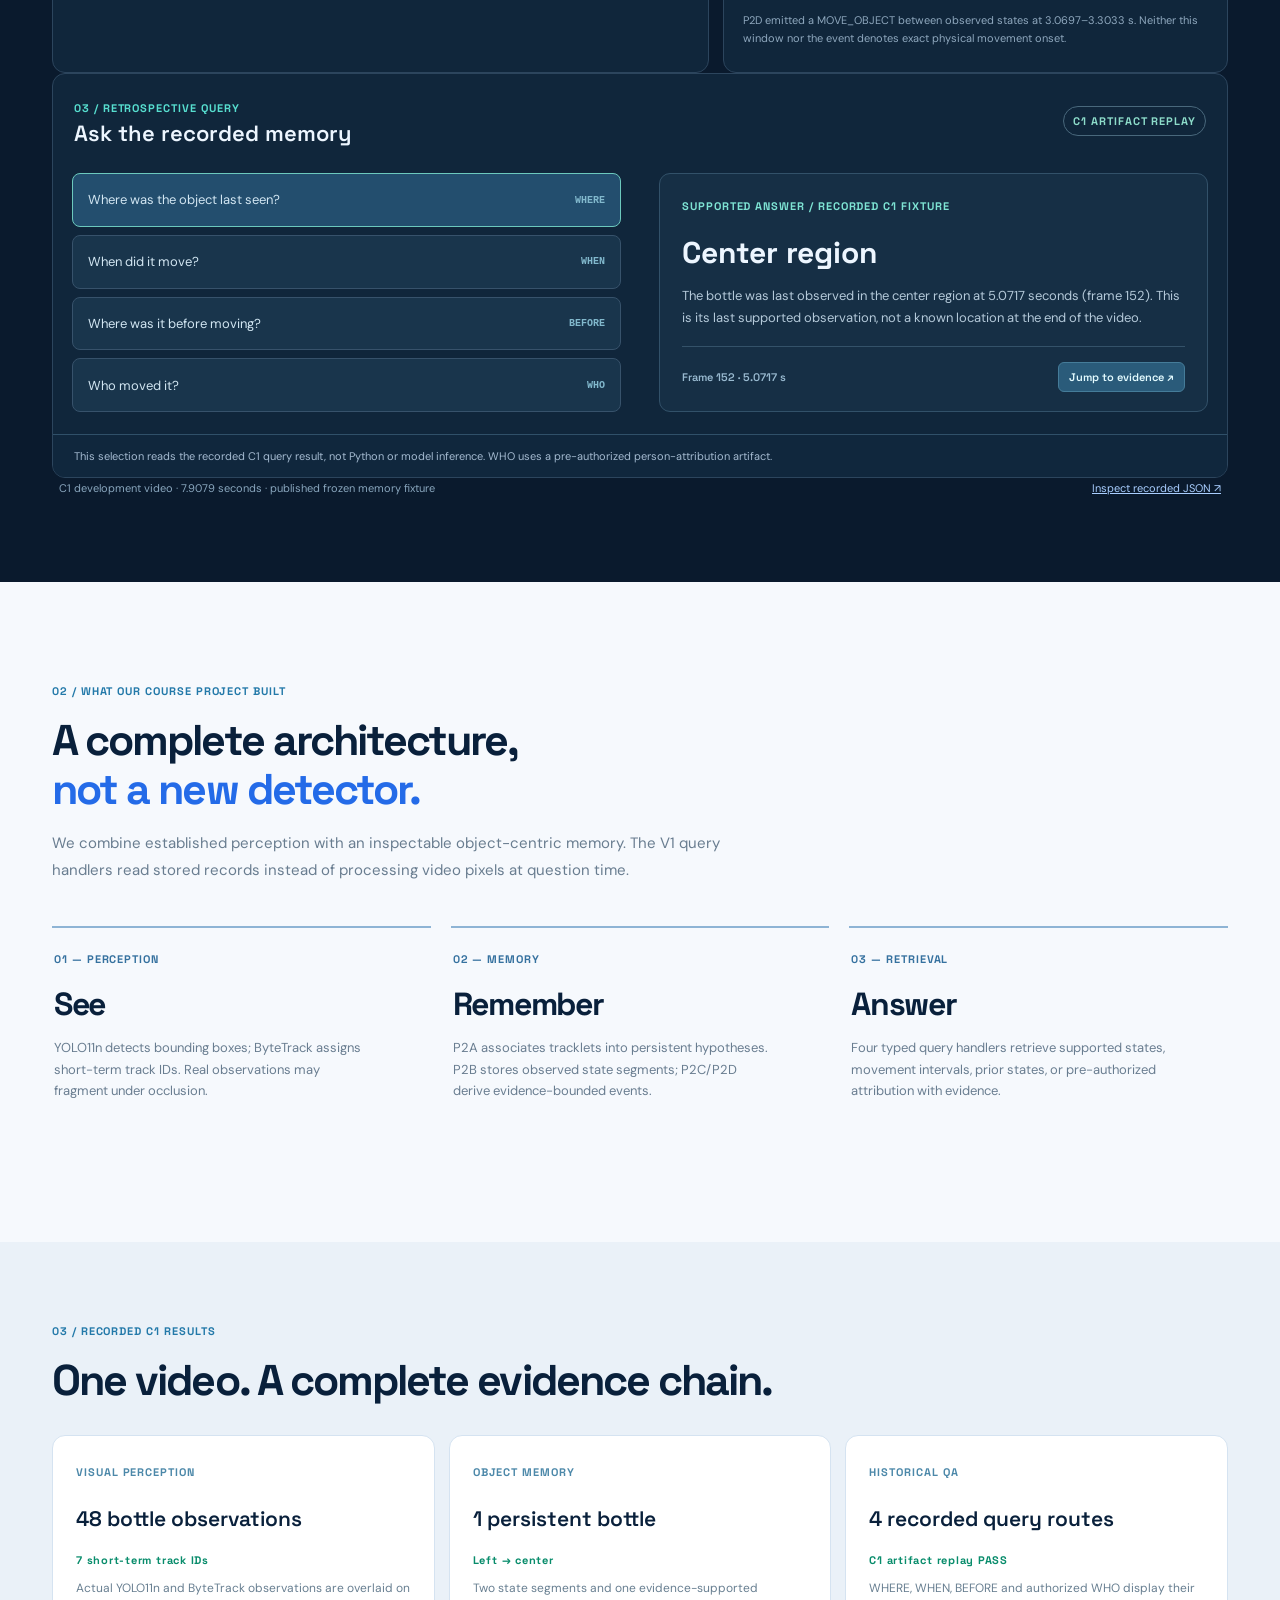
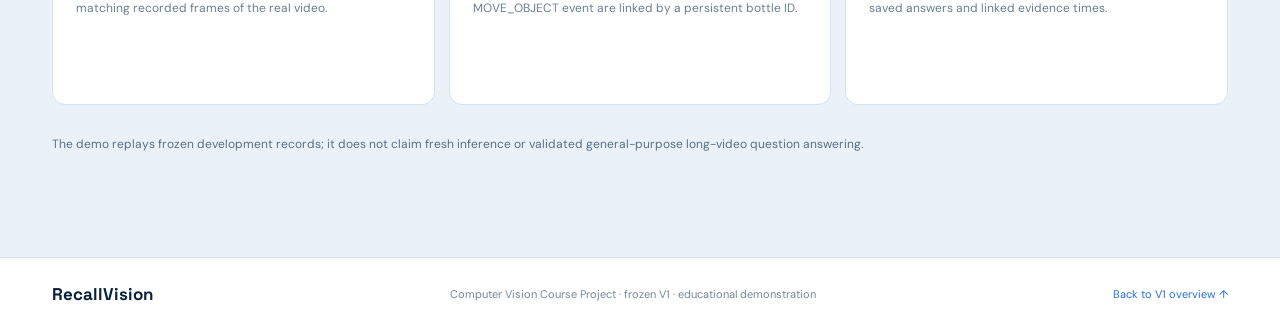
==== commit 6f1ac8fa: "site: apply NSK identity and shared academic styling (case-studies/index.html)" ====
--- a/case-studies/index.html
+++ b/case-studies/index.html
@@ -6,7 +6,7 @@
 <title>RecallVision | C1 Demo</title>
 <link rel="stylesheet" href="./showcase.css">
 </head><body>
-<header class="nav"><a class="brand" href="../"><span class="brand-icon">RV</span> Recall<span>Vision</span></a><div class="nav-links"><a href="../v1/">V1 overview ↗</a><a href="https://github.com/suibianba12138/RecallVision-Course" target="_blank" rel="noopener">Source code ↗</a></div></header>
+<header class="nav"><a class="brand" href="../"><span class="brand-icon">NSK</span><span class="brand-name">RecallVision</span></a><div class="nav-links"><a href="../v1/">V1 overview ↗</a><a href="https://github.com/suibianba12138/RecallVision-Course" target="_blank" rel="noopener">Source code ↗</a></div></header>
 <main>
 <section class="intro shell"><div class="eyebrow"><span class="green-dot"></span> CLASSROOM VISUAL MEMORY EXPLORER <span class="monospace">/ FROZEN V1</span></div><h1>From seeing objects<br>to <em>remembering events.</em></h1><p>Watch the C1 bottle video and explore recorded visual perception, persistent object memory, movement evidence and four time-linked historical questions.</p><div class="intro-actions"><a class="btn primary" href="#lab">Explore the demo ↓</a><a class="btn secondary" href="#pipeline">How it works ↗</a></div><div class="intro-metrics"><div><b>48</b><span>Recorded observations</span></div><div><b>07→01</b><span>Track IDs to persistent ID</span></div><div><b>04</b><span>Recorded query routes</span></div></div></section>
 <section class="lab-section" id="lab"><div class="shell">
